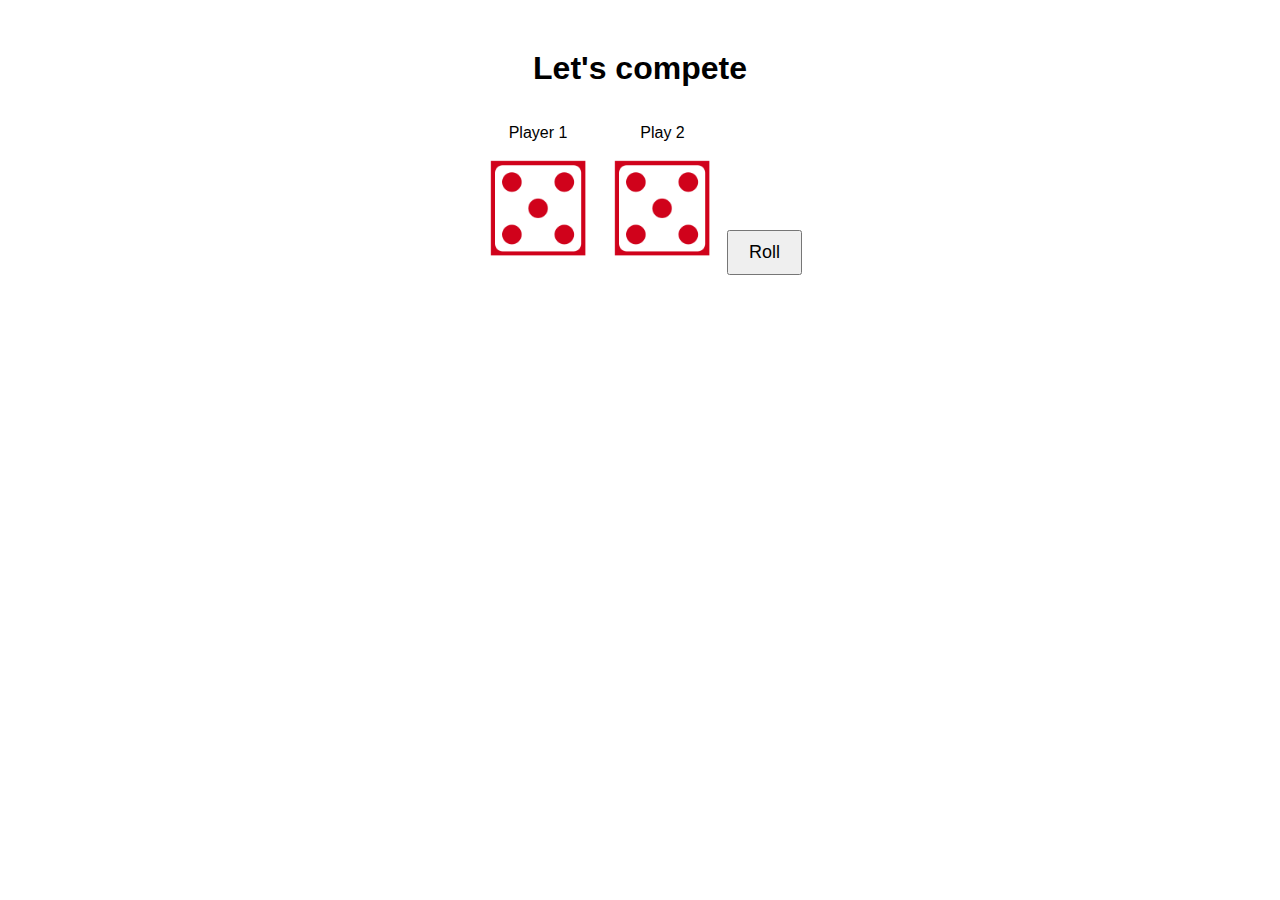
==== two.html @ 3e42c8b5 "Initial commit" ====
<!DOCTYPE html>
<html lang="en">
<head>
    <meta charset="UTF-8">
    <meta name="viewport" content="width=device-width, initial-scale=1.0">
    <title>Two Players</title>
    <link rel="stylesheet" href="style.css">
</head>
<body>
    <h1>Let's compete</h1>

    <div class="dice">
        <p>Player 1</p>
        <img src="img/dice.png" alt="">
    </div>
    <div class="dice">
        <p>Play 2</p>
        <img src="img/dice.png" alt="">
    </div>
    

    <button onclick="rollDice()">Roll</button>
    
    <div class="result" id="result"></div>
    <script src="main.js"></script>
</body>
</html>
---- style.css ----
body {
    font-family: Arial, sans-serif;
    text-align: center;
    margin-top: 50px;
}
button {
    padding: 10px 20px;
    font-size: 18px;
    margin: ;
    cursor: pointer;
}

.dice {
    text-align: center;
    display: inline-block;
}

img {
    width: 100px;
    height: 100px;
    margin: 0 10px;
}
.result{
    font-size: large;
}
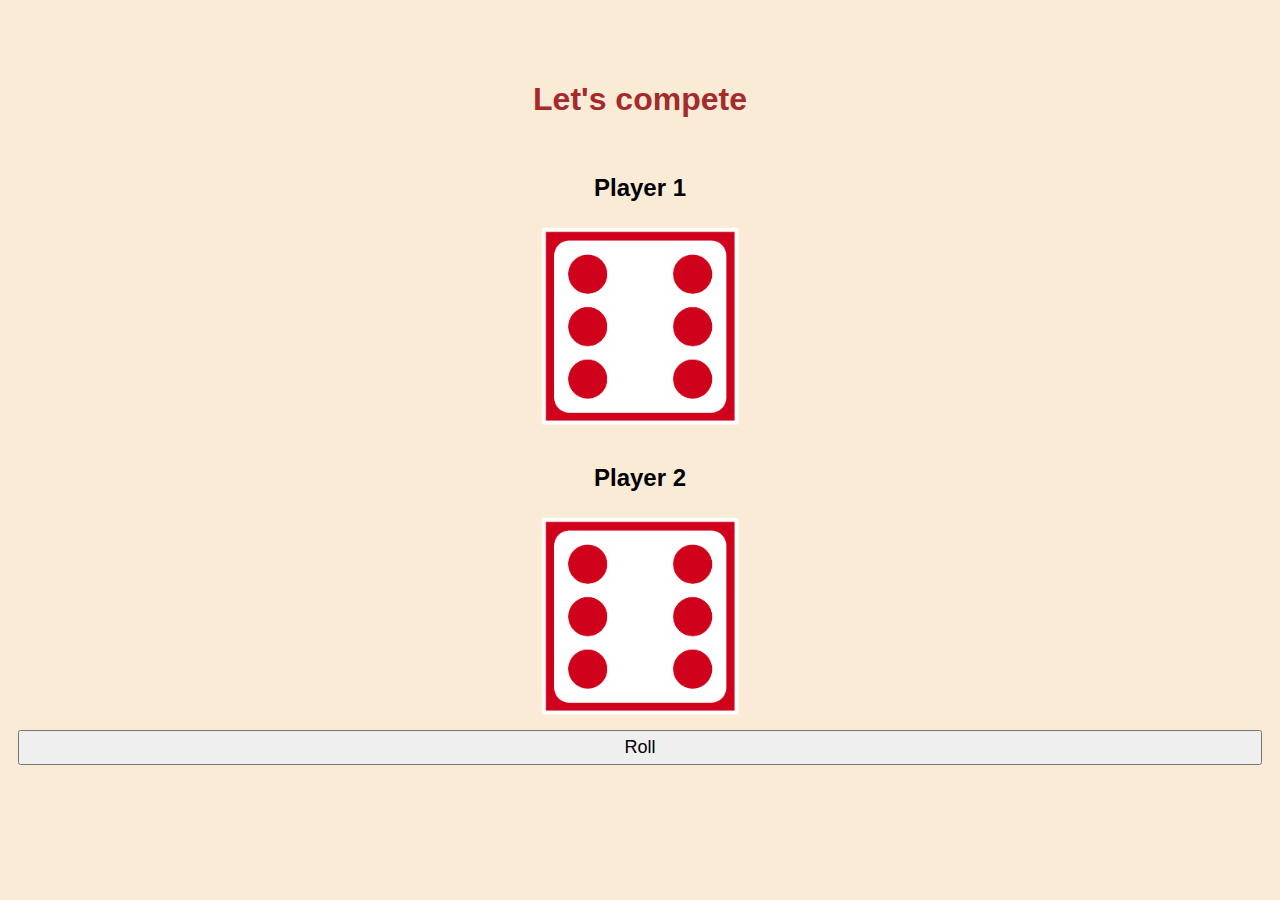
==== commit 41714e1f: "whole file created" ====
--- a/two.html
+++ b/two.html
@@ -11,17 +11,17 @@
 
     <div class="dice">
         <p>Player 1</p>
-        <img src="img/dice.png" alt="">
+        <img id="img1" src="img/dice6.png" alt="">
     </div>
     <div class="dice">
-        <p>Play 2</p>
-        <img src="img/dice.png" alt="">
+        <p>Player 2</p>
+        <img id="img2" src="img/dice6.png" alt="">
     </div>
     
 
-    <button onclick="rollDice()">Roll</button>
+    <button class="rollButton" onclick="rollDice2()">Roll</button>
     
-    <div class="result" id="result"></div>
+    <div class="result" id="result2"></div>
     <script src="main.js"></script>
 </body>
 </html>--- a/style.css
+++ b/style.css
@@ -1,24 +1,41 @@
 body {
     font-family: Arial, sans-serif;
     text-align: center;
-    margin-top: 50px;
+    margin-top: 60px;
+    display: flex;
+    flex-direction: column;
+    background-color: antiquewhite;
 }
 button {
-    padding: 10px 20px;
+    padding: 5px 20px;
     font-size: 18px;
-    margin: ;
+    margin: 10px;
     cursor: pointer;
+}
+.button:hover {
+    background-color: brown;
+
 }
 
 .dice {
+    margin-top: 10px;
     text-align: center;
     display: inline-block;
 }
 
 img {
-    width: 100px;
-    height: 100px;
+    width: 200px;
+    height: 200px;
     margin: 0 10px;
+}
+
+h1 {
+    color: brown;
+}
+p {
+    font-family: Arial, sans-serif ;
+    font-size: 24px;
+    font-weight: bold;
 }
 .result{
     font-size: large;
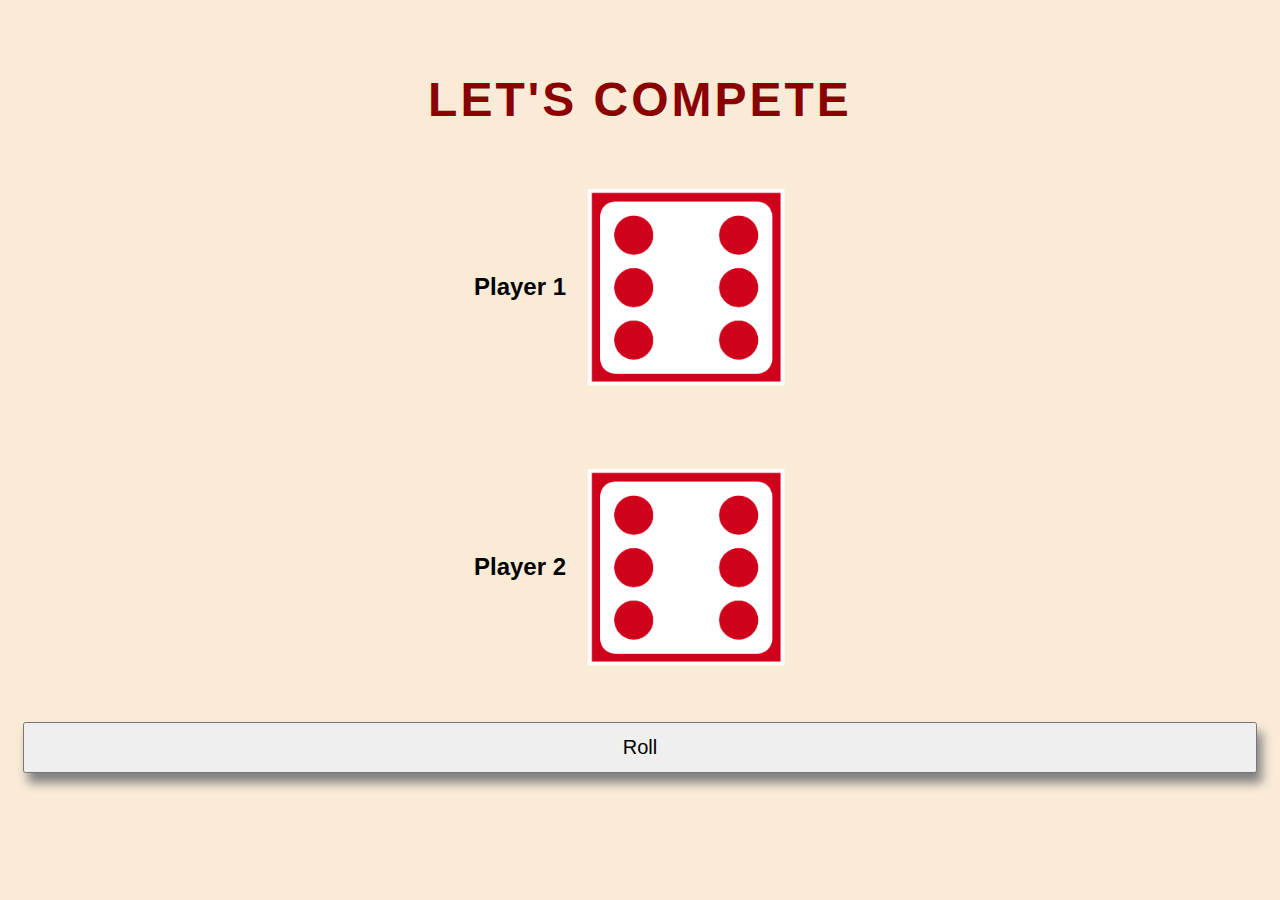
==== commit 3a5acaa7: "added array to store reuslts history" ====
--- a/two.html
+++ b/two.html
@@ -7,7 +7,7 @@
     <link rel="stylesheet" href="style.css">
 </head>
 <body>
-    <h1>Let's compete</h1>
+    <h1 id="compete">Let's compete</h1>
 
     <div class="dice">
         <p>Player 1</p>
@@ -21,7 +21,6 @@
 
     <button class="rollButton" onclick="rollDice2()">Roll</button>
     
-    <div class="result" id="result2"></div>
     <script src="main.js"></script>
 </body>
 </html>--- a/style.css
+++ b/style.css
@@ -1,39 +1,53 @@
 body {
-    font-family: Arial, sans-serif;
+    font-family: 'Gill Sans', 'Gill Sans MT', Calibri, 'Trebuchet MS', sans-serif;
     text-align: center;
-    margin-top: 60px;
+    margin-top: 40px;
     display: flex;
     flex-direction: column;
+    justify-content: center;
     background-color: antiquewhite;
 }
+
+.container {
+    margin-top: 20px;
+}
+
 button {
-    padding: 5px 20px;
-    font-size: 18px;
-    margin: 10px;
+    padding: 12px 30px;
+    font-size: 20px;
+    margin: 15px;
     cursor: pointer;
+    box-shadow: 5px 10px 10px gray;    
 }
-.button:hover {
-    background-color: brown;
-
+button:hover {
+    background-color: #d94e30;
+    color: white;
+    transform: scale(1.1);
 }
 
 .dice {
-    margin-top: 10px;
-    text-align: center;
-    display: inline-block;
+    display: flex;
+    justify-content: center;
+    align-items: center;
+    margin: 20px auto;
+   
 }
 
 img {
     width: 200px;
     height: 200px;
-    margin: 0 10px;
+    margin: 20px;
 }
 
 h1 {
-    color: brown;
+    font-size: 48px;
+    color: #8b0000;
+    margin-bottom: 20px;
+    text-transform: uppercase;
+    letter-spacing: 3px;
 }
 p {
-    font-family: Arial, sans-serif ;
+    font-family: 'Gill Sans', 'Gill Sans MT', Calibri, 'Trebuchet MS', sans-serif;
     font-size: 24px;
     font-weight: bold;
 }
@@ -41,3 +55,30 @@
     font-size: large;
 }
 
+@media (max-width: 768px) {
+    h1 {
+        font-size: 36px;
+    }
+    button {
+        padding: 10px 20px;
+        font-size: 18px;
+    }
+    img {
+        width: 100px;
+        height: 100px;
+    }
+}
+
+@media (max-width:480px) {
+    .dice {
+        flex-direction: column;
+    }
+    img{
+        width: 80px;
+        height: 80px;
+    }
+    button {
+        padding: 5px 12px;
+        font-size: 12px;
+    }
+}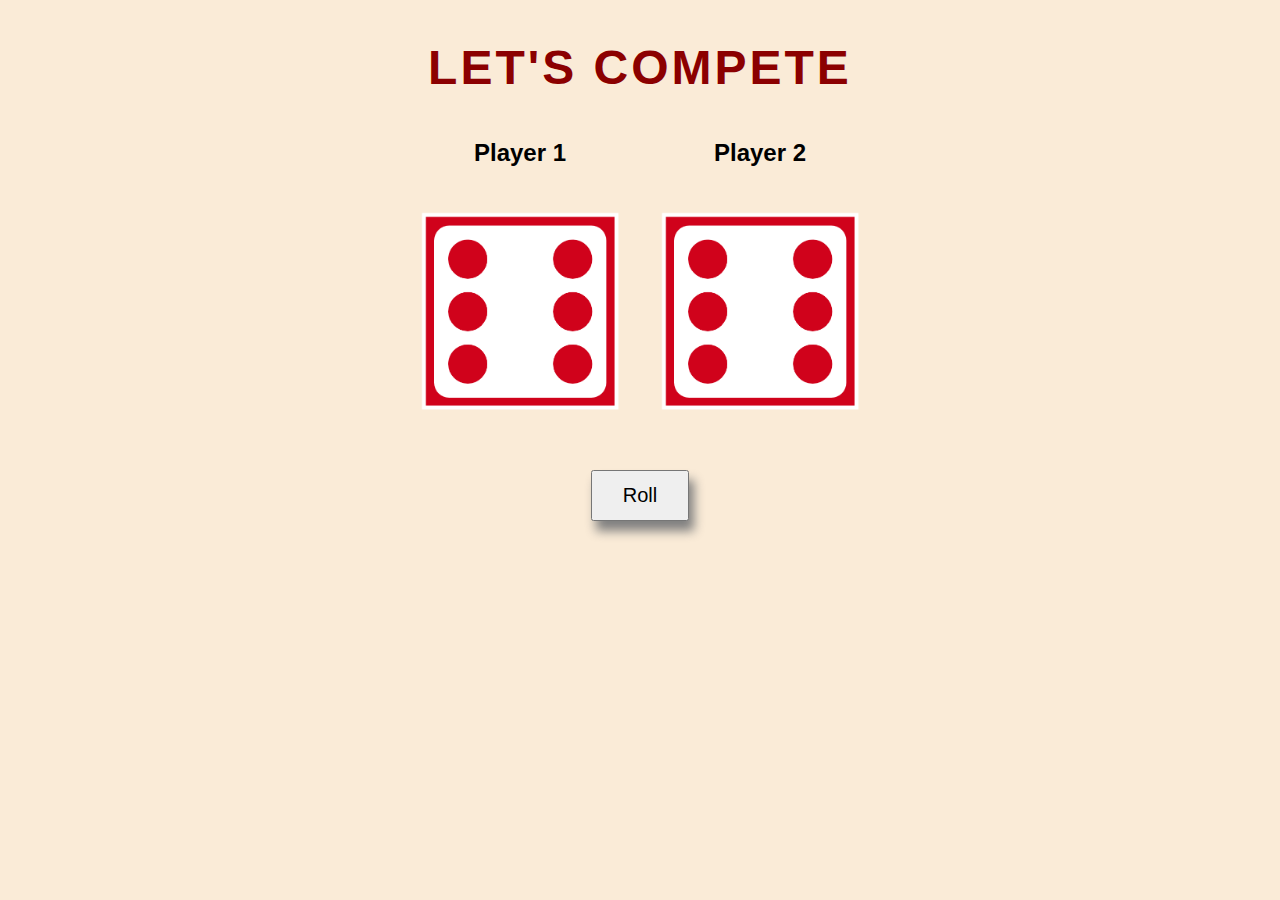
==== commit 72f2f154: "fixed the button" ====
--- a/two.html
+++ b/two.html
@@ -8,17 +8,18 @@
 </head>
 <body>
     <h1 id="compete">Let's compete</h1>
-
-    <div class="dice">
-        <p>Player 1</p>
-        <img id="img1" src="img/dice6.png" alt="">
-    </div>
-    <div class="dice">
-        <p>Player 2</p>
-        <img id="img2" src="img/dice6.png" alt="">
+    
+    <div class="dice-container">
+        <div class="dice">
+            <p>Player 1</p>
+            <img id="img1" src="img/dice6.png" alt="">
+        </div>
+        <div class="dice">
+            <p>Player 2</p>
+            <img id="img2" src="img/dice6.png" alt="">
+        </div>
     </div>
     
-
     <button class="rollButton" onclick="rollDice2()">Roll</button>
     
     <script src="main.js"></script>
--- a/style.css
+++ b/style.css
@@ -2,7 +2,6 @@
     font-family: 'Gill Sans', 'Gill Sans MT', Calibri, 'Trebuchet MS', sans-serif;
     text-align: center;
     margin-top: 40px;
-    display: flex;
     flex-direction: column;
     justify-content: center;
     background-color: antiquewhite;
@@ -25,13 +24,13 @@
     transform: scale(1.1);
 }
 
-.dice {
+.dice-container{
     display: flex;
     justify-content: center;
     align-items: center;
-    margin: 20px auto;
-   
+    margin-bottom: 20px;   
 }
+
 
 img {
     width: 200px;
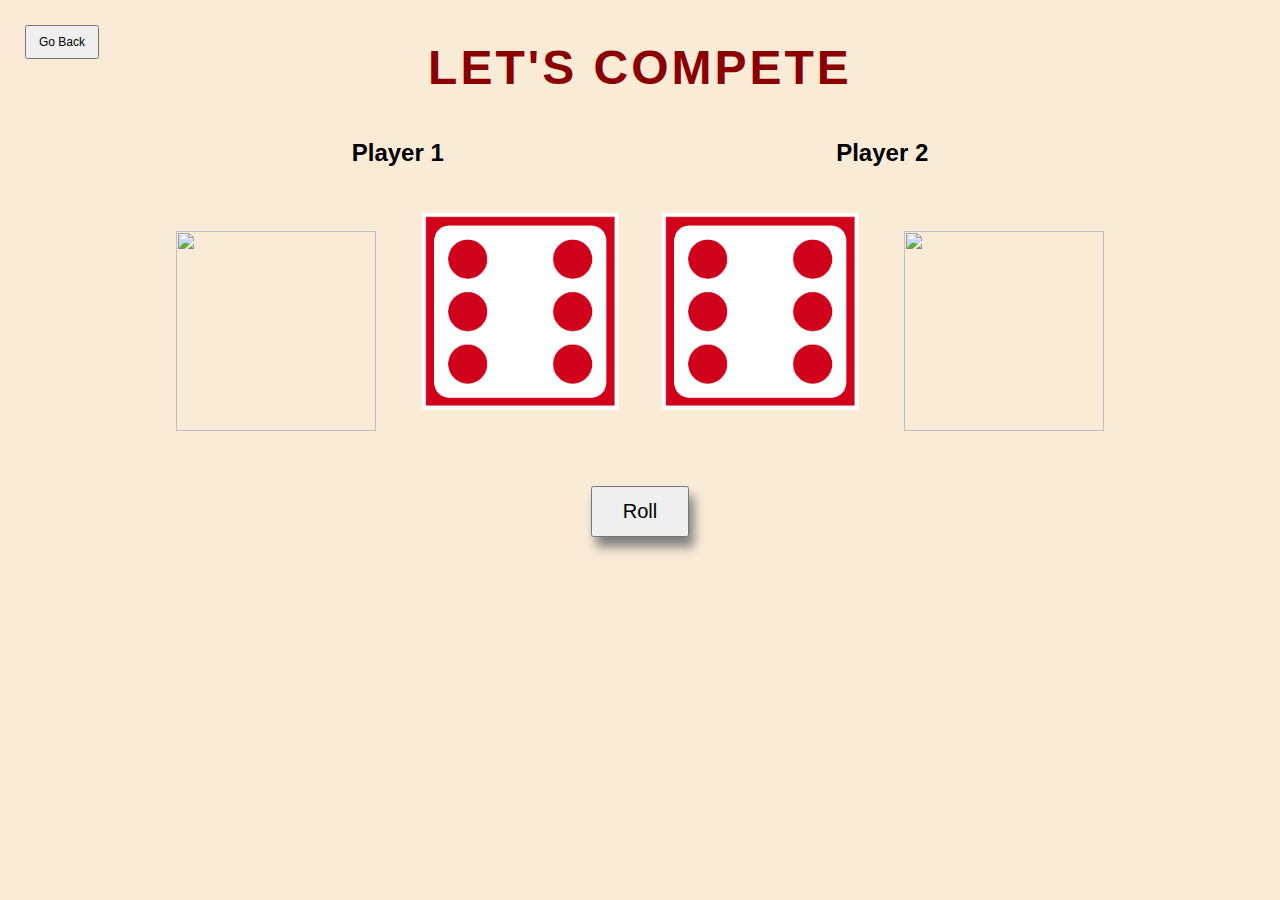
==== commit 677f2f03: "API added" ====
--- a/two.html
+++ b/two.html
@@ -7,16 +7,21 @@
     <link rel="stylesheet" href="style.css">
 </head>
 <body>
+    <a href="index.html"><button class="goBackButton">Go Back</button></a>
+
     <h1 id="compete">Let's compete</h1>
-    
+
+
     <div class="dice-container">
         <div class="dice">
             <p>Player 1</p>
+            <img id="player1Dog" src="">
             <img id="img1" src="img/dice6.png" alt="">
         </div>
         <div class="dice">
             <p>Player 2</p>
             <img id="img2" src="img/dice6.png" alt="">
+            <img id="player2Dog" src="">
         </div>
     </div>
     
--- a/style.css
+++ b/style.css
@@ -1,3 +1,4 @@
+
 body {
     font-family: 'Gill Sans', 'Gill Sans MT', Calibri, 'Trebuchet MS', sans-serif;
     text-align: center;
@@ -80,4 +81,15 @@
         padding: 5px 12px;
         font-size: 12px;
     }
+}
+
+
+
+.goBackButton {
+    position: absolute;
+    padding: 8px 12px;
+    font-size: 12px;
+    top: 10px;
+    left: 10px;
+    box-shadow: none;
 }